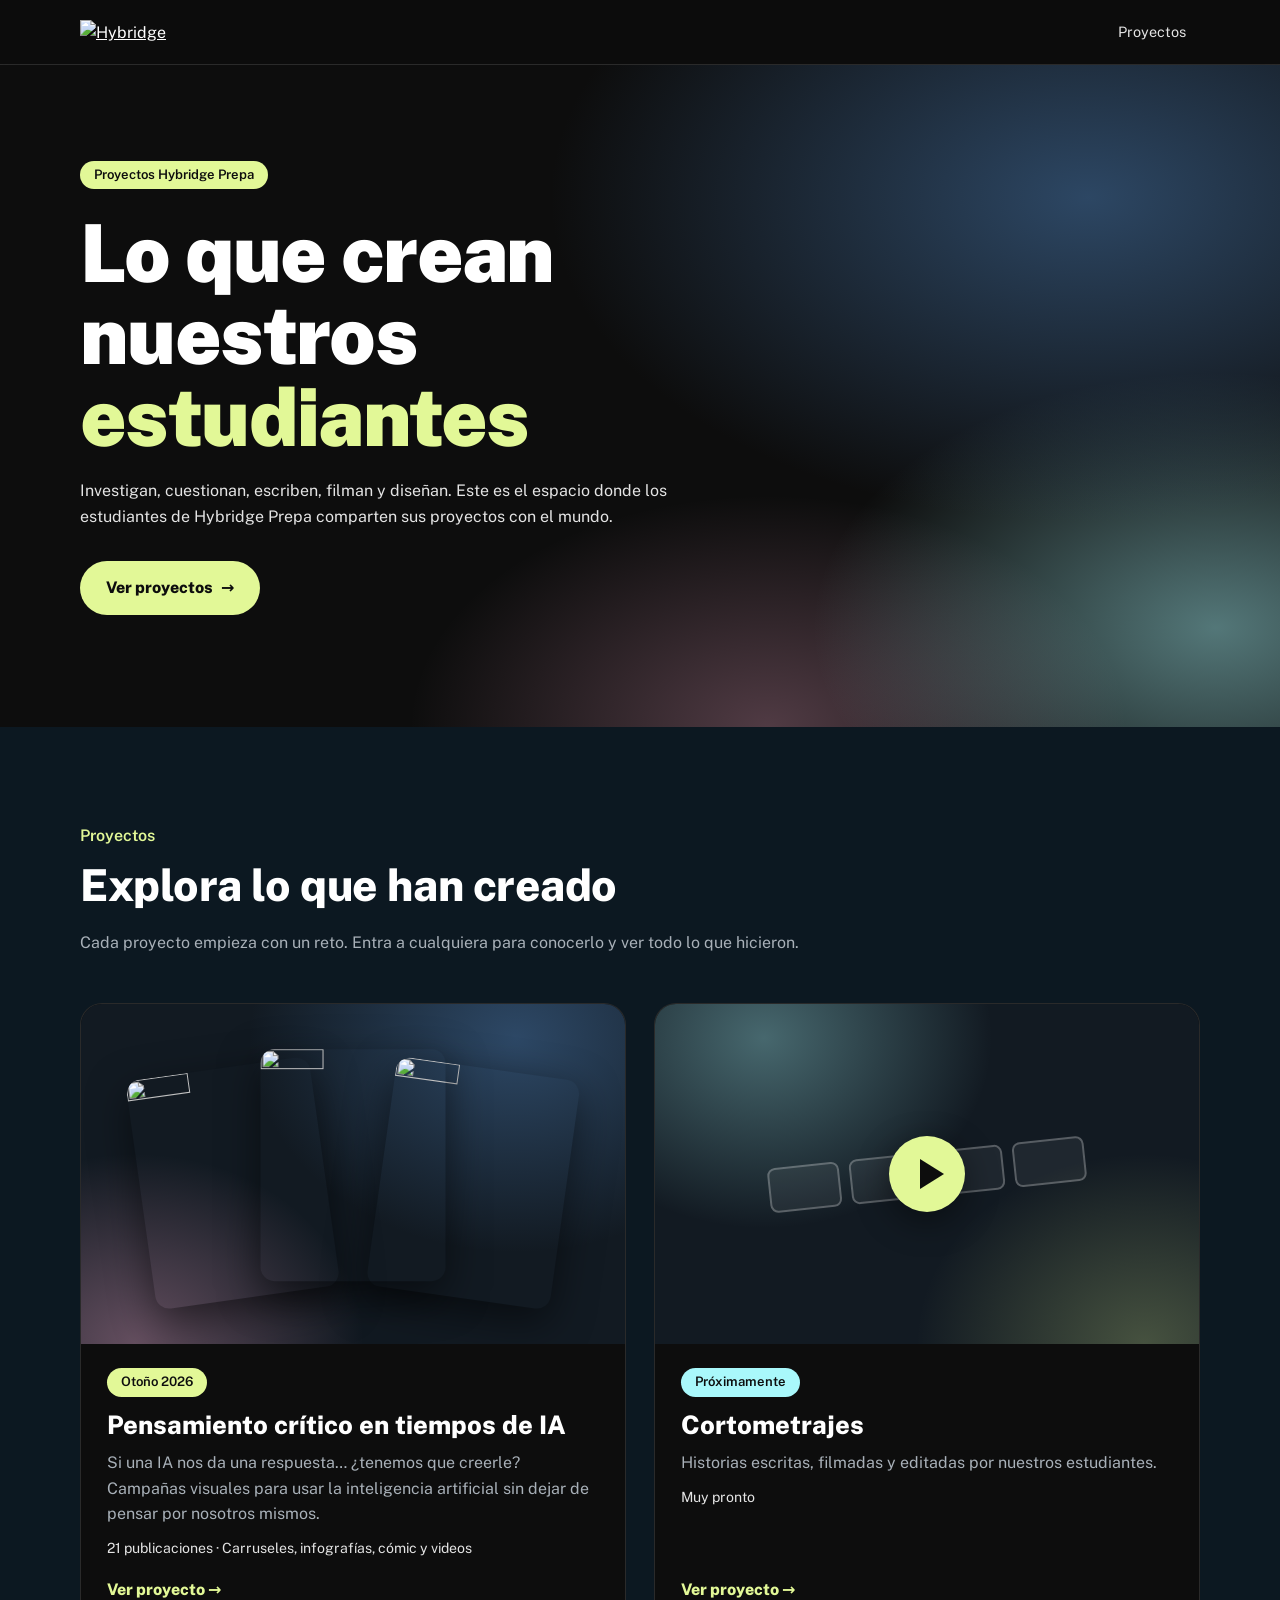
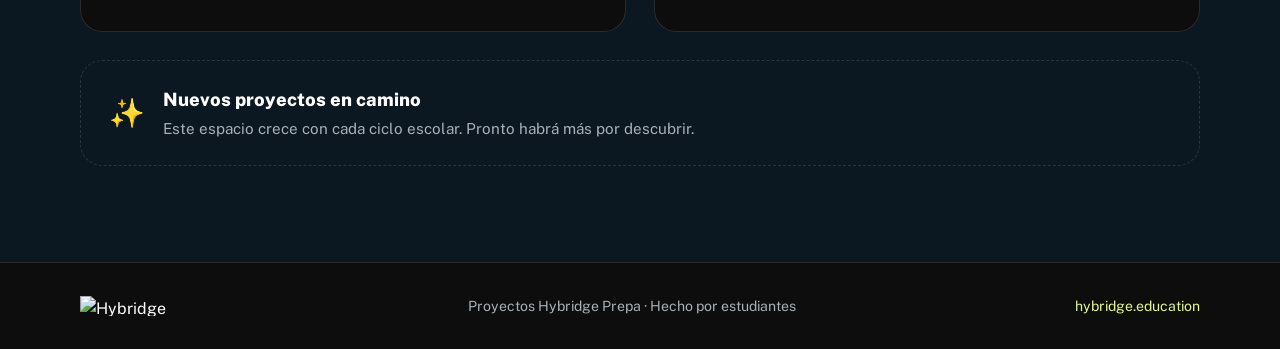
==== index.html @ ded1822b "Borrador: convertir el sitio en Proyectos Hybridge Prepa - Nuevo inicio con tarjetas grandes por pro" ====
<!doctype html>
<html lang="es">
<head>
  <meta charset="utf-8">
  <meta name="viewport" content="width=device-width, initial-scale=1">
  <title>Proyectos Hybridge Prepa</title>
  <meta name="description" content="Investigan, cuestionan, escriben, filman y diseñan: los proyectos que crean los estudiantes de Hybridge Prepa.">
  <meta property="og:title" content="Proyectos Hybridge Prepa">
  <meta property="og:description" content="Lo que crean nuestros estudiantes: proyectos de Hybridge Prepa compartidos con el mundo.">
  <meta property="og:image" content="assets/carruseles/pensamiento-critico-ante-ia/01.webp">
  <link rel="icon" href="assets/img/favicon.svg" type="image/svg+xml">
  <link rel="preconnect" href="https://fonts.googleapis.com">
  <link rel="preconnect" href="https://fonts.gstatic.com" crossorigin>
  <link href="https://fonts.googleapis.com/css2?family=Public+Sans:wght@300;400;600;800;900&display=swap" rel="stylesheet">
  <link rel="stylesheet" href="assets/css/styles.css?v=10">
</head>
<body>
  <header class="site-header">
    <div class="wrap header-inner">
      <a class="brand" href="./" aria-label="Proyectos Hybridge Prepa, ir al inicio">
        <img src="assets/img/hybridge-logo-white.svg" alt="Hybridge" width="150" height="27">
      </a>
      <nav class="nav" aria-label="Principal">
        <a href="#proyectos">Proyectos</a>
      </nav>
    </div>
  </header>

  <main>
    <!-- Inicio -->
    <section id="inicio" class="hero">
      <div class="hero-bg" aria-hidden="true"></div>
      <div class="wrap hero-inner">
        <div class="chips">
          <span class="chip chip-yellow">Proyectos Hybridge Prepa</span>
        </div>
        <h1>Lo que crean<br>nuestros <span class="hl">estudiantes</span></h1>
        <p class="hero-text">Investigan, cuestionan, escriben, filman y diseñan. Este es el espacio donde los estudiantes de Hybridge Prepa comparten sus proyectos con el mundo.</p>
        <a class="btn" href="#proyectos">Ver proyectos <span aria-hidden="true">→</span></a>
      </div>
    </section>

    <!-- Proyectos -->
    <section id="proyectos" class="section section-alt">
      <div class="wrap">
        <p class="eyebrow">Proyectos</p>
        <h2>Explora lo que han creado</h2>
        <p class="section-intro">Cada proyecto empieza con un reto. Entra a cualquiera para conocerlo y ver todo lo que hicieron.</p>

        <div class="projects">
          <a class="project-card" href="pensamiento-critico/">
            <div class="project-media project-media-ia" aria-hidden="true">
              <img src="assets/carruseles/cuestionando-ia/01.webp" alt="" loading="eager" decoding="async">
              <img src="assets/carruseles/pensamiento-critico-ante-ia/01.webp" alt="" loading="eager" decoding="async">
              <img src="assets/carruseles/pensando-o-copiando/01.webp" alt="" loading="eager" decoding="async">
            </div>
            <div class="project-body">
              <div class="chips">
                <span class="chip chip-yellow">Otoño 2026</span>
              </div>
              <h3>Pensamiento crítico en tiempos de IA</h3>
              <p>Si una IA nos da una respuesta… ¿tenemos que creerle? Campañas visuales para usar la inteligencia artificial sin dejar de pensar por nosotros mismos.</p>
              <span class="project-meta">21 publicaciones · Carruseles, infografías, cómic y videos</span>
              <span class="project-link">Ver proyecto <span aria-hidden="true">→</span></span>
            </div>
          </a>

          <a class="project-card" href="cortometrajes/">
            <div class="project-media project-media-film" aria-hidden="true">
              <div class="film-strip"><span></span><span></span><span></span><span></span></div>
              <span class="film-play"></span>
            </div>
            <div class="project-body">
              <div class="chips">
                <span class="chip chip-aqua">Próximamente</span>
              </div>
              <h3>Cortometrajes</h3>
              <p>Historias escritas, filmadas y editadas por nuestros estudiantes.</p>
              <span class="project-meta">Muy pronto</span>
              <span class="project-link">Ver proyecto <span aria-hidden="true">→</span></span>
            </div>
          </a>

          <div class="project-card project-soon">
            <span class="project-soon-icon" aria-hidden="true">✨</span>
            <div>
              <h3>Nuevos proyectos en camino</h3>
              <p>Este espacio crece con cada ciclo escolar. Pronto habrá más por descubrir.</p>
            </div>
          </div>
        </div>
      </div>
    </section>
  </main>

  <footer class="site-footer">
    <div class="wrap footer-inner">
      <img src="assets/img/hybridge-logo-white.svg" alt="Hybridge" width="120" height="22">
      <p>Proyectos Hybridge Prepa · Hecho por estudiantes</p>
      <a href="https://hybridge.education" target="_blank" rel="noopener">hybridge.education</a>
    </div>
  </footer>
</body>
</html>
---- assets/css/styles.css ----
/* Paleta y tipografía del Manual de imagen Hybridge */
:root {
  --black: #0D0D0D;
  --navy: #0C1821;
  --blue: #304D6D;
  --yellow: #E2F897;
  --white: #FFFFFF;
  --pale-gray: #E4E4E4;
  --baby-blue: #B6DCFE;
  --pink: #FFB1D2;
  --aqua: #A9F8FB;
  --green: #A4F9C8;
  --muted: #A8B0B8;
  --line: rgba(255, 255, 255, .12);
  --radius: 22px;
  --font: "Public Sans", system-ui, -apple-system, "Segoe UI", sans-serif;
}

* { box-sizing: border-box; }
html { scroll-behavior: smooth; scroll-padding-top: 72px; }
body {
  margin: 0;
  background: var(--black);
  color: var(--white);
  font-family: var(--font);
  font-weight: 400;
  line-height: 1.6;
  -webkit-font-smoothing: antialiased;
}
img { max-width: 100%; display: block; }
a { color: inherit; }

.wrap { width: min(1120px, 100% - 32px); margin-inline: auto; }

/* Encabezado */
.site-header {
  position: sticky; top: 0; z-index: 20;
  background: rgba(13, 13, 13, .82);
  backdrop-filter: blur(12px);
  border-bottom: 1px solid var(--line);
}
.header-inner { display: flex; align-items: center; justify-content: space-between; gap: 16px; height: 64px; }
.brand img { height: 24px; width: auto; }
.nav { display: flex; gap: 6px; }
.nav a {
  text-decoration: none; font-size: .9rem; padding: 6px 14px; border-radius: 999px;
  color: var(--pale-gray); transition: background .2s, color .2s;
}
.nav a:hover { background: var(--yellow); color: var(--black); }

/* Chips (Manual: "Chips") */
.chips { display: flex; flex-wrap: wrap; gap: 8px; }
.chip {
  display: inline-block; padding: 5px 14px; border-radius: 999px;
  font-size: .82rem; font-weight: 600; color: var(--black); line-height: 1.4;
}
.chip-yellow { background: var(--yellow); }
.chip-dark { background: #2a2a2a; color: var(--white); border: 1px solid rgba(255,255,255,.35); }
.chip-pink { background: var(--pink); }
.chip-aqua { background: var(--aqua); }
.chip-blue { background: var(--baby-blue); }
.chip-green { background: var(--green); }

/* Inicio */
.hero { position: relative; overflow: hidden; padding: 96px 0 112px; }
.hero-bg {
  position: absolute; inset: 0; z-index: -1;
  background:
    radial-gradient(60% 70% at 85% 20%, rgba(48, 77, 109, .9), transparent 70%),
    radial-gradient(45% 55% at 95% 85%, rgba(169, 248, 251, .45), transparent 70%),
    radial-gradient(40% 50% at 60% 100%, rgba(255, 177, 210, .28), transparent 70%),
    var(--black);
}
.hero-inner { max-width: 780px; margin-left: max(16px, (100% - 1120px) / 2); }
.hero h1 {
  font-size: clamp(2.5rem, 7vw, 5rem); font-weight: 900; line-height: 1.02;
  letter-spacing: -.02em; margin: 24px 0 20px;
}
.hl { color: var(--yellow); }
.lead { font-size: clamp(1.2rem, 2.6vw, 1.6rem); margin: 0 0 16px; font-weight: 300; }
.lead strong { font-weight: 800; }
.hero-text { color: var(--pale-gray); max-width: 600px; margin: 0 0 32px; }
.btn {
  display: inline-flex; align-items: center; gap: 8px;
  background: var(--yellow); color: var(--black); text-decoration: none;
  font-weight: 800; padding: 14px 26px; border-radius: 999px;
  transition: transform .2s, box-shadow .2s;
}
.btn:hover { transform: translateY(-2px); box-shadow: 0 10px 30px rgba(226, 248, 151, .25); }

/* Secciones */
.section { padding: 96px 0; }
.section-alt { background: var(--navy); }
.eyebrow { color: var(--yellow); font-weight: 600; margin: 0 0 12px; }
h2 { font-size: clamp(1.8rem, 4vw, 2.75rem); font-weight: 800; line-height: 1.12; letter-spacing: -.01em; margin: 0 0 20px; }
.section-intro { color: var(--muted); margin: 0 0 48px; }

.chip-link { text-decoration: none; transition: background .2s, color .2s; }
.chip-link:hover { background: var(--white); color: var(--black); }

/* Ficha del proyecto */
.ficha {
  display: grid; grid-template-columns: repeat(3, auto) 1fr; gap: 1px; margin: 0 0 56px;
  border: 1px solid var(--line); border-radius: var(--radius); overflow: hidden; background: var(--line);
}
.ficha > div { background: var(--black); padding: 18px 22px; }
.ficha dt { color: var(--yellow); font-size: .78rem; font-weight: 600; text-transform: uppercase; letter-spacing: .08em; margin-bottom: 4px; }
.ficha dd { margin: 0; color: var(--pale-gray); font-size: .95rem; }

/* Inicio: tarjetas de proyectos */
.projects { display: grid; grid-template-columns: repeat(2, 1fr); gap: 28px; }
.project-card {
  display: flex; flex-direction: column; text-decoration: none; color: inherit;
  background: var(--black); border: 1px solid var(--line); border-radius: var(--radius); overflow: hidden;
  transition: transform .25s, border-color .25s, box-shadow .25s;
}
a.project-card:hover { transform: translateY(-4px); border-color: rgba(226, 248, 151, .45); box-shadow: 0 20px 50px rgba(0, 0, 0, .35); }
.project-media { position: relative; aspect-ratio: 16 / 10; overflow: hidden; }
.project-media-ia {
  background: radial-gradient(70% 90% at 80% 10%, rgba(48, 77, 109, .9), transparent 70%),
              radial-gradient(60% 80% at 10% 100%, rgba(255, 177, 210, .35), transparent 70%), #121a22;
}
.project-media-ia img {
  position: absolute; top: 50%; left: 50%; width: 34%; aspect-ratio: 4 / 5; object-fit: cover;
  border-radius: 14px; box-shadow: 0 14px 40px rgba(0, 0, 0, .5); transition: transform .35s;
}
.project-media-ia img:nth-child(1) { transform: translate(-115%, -46%) rotate(-8deg); }
.project-media-ia img:nth-child(2) { transform: translate(-50%, -54%); z-index: 1; }
.project-media-ia img:nth-child(3) { transform: translate(15%, -46%) rotate(8deg); }
a.project-card:hover .project-media-ia img:nth-child(1) { transform: translate(-125%, -46%) rotate(-11deg); }
a.project-card:hover .project-media-ia img:nth-child(3) { transform: translate(25%, -46%) rotate(11deg); }
.project-media-film {
  display: grid; place-items: center;
  background: radial-gradient(60% 80% at 20% 10%, rgba(169, 248, 251, .35), transparent 70%),
              radial-gradient(60% 80% at 90% 100%, rgba(226, 248, 151, .25), transparent 70%), #121a22;
}
.film-strip { display: flex; gap: 10px; transform: rotate(-6deg); }
.film-strip span {
  width: 72px; aspect-ratio: 16 / 10; border-radius: 8px; border: 2px solid rgba(255, 255, 255, .25);
  background: rgba(255, 255, 255, .06);
}
.film-play {
  position: absolute; width: 76px; height: 76px; border-radius: 50%; background: var(--yellow);
  box-shadow: 0 10px 34px rgba(0, 0, 0, .45);
}
.film-play::after {
  content: ""; position: absolute; left: 31px; top: 23px;
  border-style: solid; border-width: 15px 0 15px 24px; border-color: transparent transparent transparent var(--black);
}
.project-body { padding: 24px 26px 28px; display: flex; flex-direction: column; gap: 10px; flex: 1; }
.project-body .chips { margin-bottom: 4px; }
.project-body h3 { font-size: 1.6rem; font-weight: 800; line-height: 1.15; margin: 0; }
.project-body p { margin: 0; color: var(--muted); }
.project-meta { font-size: .88rem; color: var(--pale-gray); }
.project-link { margin-top: auto; padding-top: 8px; color: var(--yellow); font-weight: 800; }
.project-soon {
  grid-column: 1 / -1; flex-direction: row; align-items: center; gap: 18px; padding: 24px 28px;
  border-style: dashed; background: transparent;
}
.project-soon-icon { font-size: 1.8rem; }
.project-soon h3 { font-size: 1.15rem; font-weight: 800; margin: 0 0 2px; }
.project-soon p { margin: 0; color: var(--muted); font-size: .95rem; }

/* Página en preparación */
.empty-state {
  text-align: center; padding: 64px 24px; border: 1px dashed var(--line); border-radius: var(--radius);
}
.empty-state h3 { font-size: 1.5rem; font-weight: 800; margin: 18px 0 8px; }
.empty-state p { color: var(--muted); margin: 0 auto; max-width: 520px; }
.pending { background: rgba(255, 177, 210, .18); border-bottom: 1px dashed var(--pink); }

/* Sobre el proyecto */
.about { display: grid; grid-template-columns: 1.3fr 1fr; gap: 56px; align-items: start; }
.about-text p { color: var(--pale-gray); }
blockquote {
  margin: 28px 0 0; padding: 20px 24px; border-left: 4px solid var(--yellow);
  background: rgba(226, 248, 151, .07); border-radius: 0 14px 14px 0;
  font-size: 1.35rem; font-weight: 800;
}
.pillars { list-style: none; margin: 0; padding: 0; display: grid; gap: 16px; }
.pillars li {
  border: 1px solid var(--line); border-radius: var(--radius); padding: 22px 24px;
  background: linear-gradient(135deg, rgba(48, 77, 109, .35), rgba(12, 24, 33, .2));
}
.pillar-icon { font-size: 1.6rem; }
.pillars h3 { margin: 6px 0 4px; font-size: 1.2rem; font-weight: 800; color: var(--yellow); }
.pillars p { margin: 0; color: var(--pale-gray); font-size: .95rem; }

/* Publicaciones */
.posts { display: grid; grid-template-columns: repeat(3, 1fr); gap: 28px; align-items: start; }
/* Acomodo tipo Pinterest: main.js calcula cuántas filas de 4px ocupa cada publicación */
.posts.masonry { grid-auto-rows: 4px; row-gap: 0; grid-auto-flow: dense; }
.post {
  background: var(--black); border: 1px solid var(--line); border-radius: var(--radius);
  overflow: hidden; display: flex; flex-direction: column;
}
.post-body { padding: 22px 24px 26px; }
.post h3 { font-size: 1.25rem; font-weight: 800; line-height: 1.25; margin: 14px 0 8px; }
.post p { margin: 0; color: var(--muted); font-size: .95rem; }

/* Carrusel */
.carousel { position: relative; background: #1a1a1a; }
.carousel-track {
  display: flex; overflow-x: auto; scroll-snap-type: x mandatory;
  scrollbar-width: none; aspect-ratio: var(--ratio, 0.8);
}
.carousel-track::-webkit-scrollbar { display: none; }
.carousel-slide { flex: 0 0 100%; scroll-snap-align: start; position: relative; }
.carousel-slide img { width: 100%; height: 100%; object-fit: cover; cursor: zoom-in; }
.carousel-tall .carousel-track { overflow-y: auto; overflow-x: hidden; display: block; scrollbar-width: thin; }
.carousel-tall .carousel-slide img { height: auto; object-fit: initial; }
.carousel-tall::after {
  content: "Desliza hacia abajo ↓"; position: absolute; left: 50%; bottom: 14px; transform: translateX(-50%);
  background: rgba(13, 13, 13, .8); padding: 4px 12px; border-radius: 999px; font-size: .78rem;
  pointer-events: none;
}
.carousel-btn {
  position: absolute; top: 50%; transform: translateY(-50%); z-index: 2;
  width: 40px; height: 40px; border-radius: 50%; border: 0; cursor: pointer;
  background: rgba(13, 13, 13, .72); color: var(--white); font-size: 1.2rem;
  display: grid; place-items: center; transition: background .2s, opacity .2s;
}
.carousel-btn:hover { background: var(--yellow); color: var(--black); }
.carousel-btn[disabled] { opacity: 0; pointer-events: none; }
.carousel-prev { left: 10px; }
.carousel-next { right: 10px; }
.carousel-dots {
  position: absolute; left: 0; right: 0; bottom: 12px; display: flex; justify-content: center; gap: 6px;
}
.carousel-dots button {
  width: 8px; height: 8px; padding: 0; border-radius: 999px; border: 0; cursor: pointer;
  background: rgba(255, 255, 255, .55); transition: width .2s, background .2s;
}
.carousel-dots button[aria-current="true"] { width: 22px; background: var(--yellow); }
.carousel-count {
  position: absolute; top: 12px; right: 12px; z-index: 2;
  background: rgba(13, 13, 13, .72); padding: 2px 10px; border-radius: 999px; font-size: .78rem;
}

/* Video */
.video-cover {
  position: relative; display: block; width: 100%; padding: 0; border: 0;
  background: #1a1a1a; cursor: pointer; aspect-ratio: var(--ratio, 1);
}
.video-cover img { width: 100%; height: 100%; object-fit: cover; }
.play-icon {
  position: absolute; left: 50%; top: 50%; width: 72px; height: 72px; transform: translate(-50%, -50%);
  border-radius: 50%; background: var(--yellow); box-shadow: 0 8px 30px rgba(0, 0, 0, .35);
  transition: transform .2s;
}
.play-icon::after {
  content: ""; position: absolute; left: 29px; top: 22px;
  border-style: solid; border-width: 14px 0 14px 22px; border-color: transparent transparent transparent var(--black);
}
.video-cover:hover .play-icon { transform: translate(-50%, -50%) scale(1.08); }
/* La publicación de video ocupa dos columnas y se acomoda en horizontal */
.post-video { grid-column: span 2; flex-direction: row; }
.post-video .video-cover { width: 50%; flex-shrink: 0; align-self: flex-start; }
.post-video .post-body { align-self: center; padding: 28px 32px; }
.post-video h3 { font-size: 1.6rem; }
.post-video p { font-size: 1rem; }
.video-duration {
  position: absolute; top: 12px; right: 12px;
  background: rgba(13, 13, 13, .72); color: var(--white); padding: 2px 10px; border-radius: 999px; font-size: .78rem;
}

/* Cierre */
.closing {
  padding: 96px 0; text-align: center;
  background: radial-gradient(60% 120% at 50% 100%, rgba(48, 77, 109, .7), transparent 70%), var(--black);
}
.closing-quote { font-size: clamp(1.8rem, 4.5vw, 3.2rem); font-weight: 900; line-height: 1.15; margin: 0; }

/* Pie */
.site-footer { border-top: 1px solid var(--line); padding: 32px 0; }
.footer-inner { display: flex; align-items: center; justify-content: space-between; gap: 16px; flex-wrap: wrap; }
.footer-inner img { height: 20px; width: auto; }
.footer-inner p { margin: 0; color: var(--muted); font-size: .88rem; }
.footer-inner a { color: var(--yellow); font-size: .88rem; text-decoration: none; }

/* Publicación en grande (ventana emergente) */
body.modal-open { overflow: hidden; }
.post-modal {
  border: 0; padding: 0; background: transparent; color: var(--white);
  width: 100vw; height: 100dvh; max-width: none; max-height: none; margin: 0;
}
.post-modal[open] { display: grid; place-items: center; animation: modal-in .2s ease-out; }
.post-modal::backdrop { background: rgba(0, 0, 0, .9); backdrop-filter: blur(6px); }
@keyframes modal-in { from { opacity: 0; transform: scale(.97); } }
.post-modal-inner {
  display: flex; align-items: center; gap: 32px;
  max-width: calc(100vw - 32px); pointer-events: none;
}
.post-modal-inner > * { pointer-events: auto; }
/* --ratio es ancho/alto de las imágenes de cada publicación (4:5 si no se indica) */
.carousel-large {
  width: min(calc(100vw - 32px), calc((100dvh - 64px) * var(--ratio, 0.8)), calc(720px * max(1, var(--ratio, 0.8))));
  border-radius: var(--radius); overflow: hidden; flex-shrink: 0;
}
.carousel-large .carousel-slide img { cursor: default; }
.post-modal-video {
  width: min(calc(100vw - 32px), calc((100dvh - 64px) * var(--ratio, 1)), calc(720px * max(1, var(--ratio, 1))));
  aspect-ratio: var(--ratio, 1);
  border-radius: var(--radius); background: var(--black); flex-shrink: 0;
}
.post-modal-video[hidden], .carousel-large[hidden] { display: none; }
.carousel-large .carousel-btn { width: 48px; height: 48px; font-size: 1.5rem; }
.post-modal-info { width: 280px; }
.post-modal-title { font-size: 1.5rem; font-weight: 800; line-height: 1.2; margin: 0 0 10px; }
.post-modal-text { color: var(--pale-gray); margin: 0; }
.post-modal-close {
  position: fixed; top: 16px; right: 16px; z-index: 3; width: 44px; height: 44px; border-radius: 50%;
  border: 0; background: var(--yellow); color: var(--black); font-size: 1.6rem; line-height: 1; cursor: pointer;
}
.post-modal.is-wide .post-modal-info { display: none; }
@media (max-width: 1100px) {
  .post-modal-info { display: none; }
}

/* Responsivo */
@media (max-width: 960px) {
  .posts { grid-template-columns: repeat(2, 1fr); }
  .about { grid-template-columns: 1fr; gap: 40px; }
  .ficha { grid-template-columns: repeat(3, 1fr); }
  .ficha-reto { grid-column: 1 / -1; }
}
@media (max-width: 760px) {
  .projects { grid-template-columns: 1fr; }
  .ficha { grid-template-columns: 1fr; }
}
@media (max-width: 640px) {
  .posts { grid-template-columns: 1fr; }
  .post-video { grid-column: auto; flex-direction: column; }
  .post-video .video-cover { width: 100%; }
  .post-video .post-body { padding: 22px 24px 26px; }
  .post-video h3 { font-size: 1.25rem; }
  .nav a:not(:last-child) { display: none; }
  .hero { padding: 64px 0 80px; }
  .section, .closing { padding: 72px 0; }
  .footer-inner { flex-direction: column; text-align: center; }
}
@media (prefers-reduced-motion: reduce) {
  html { scroll-behavior: auto; }
  * { transition: none !important; }
}
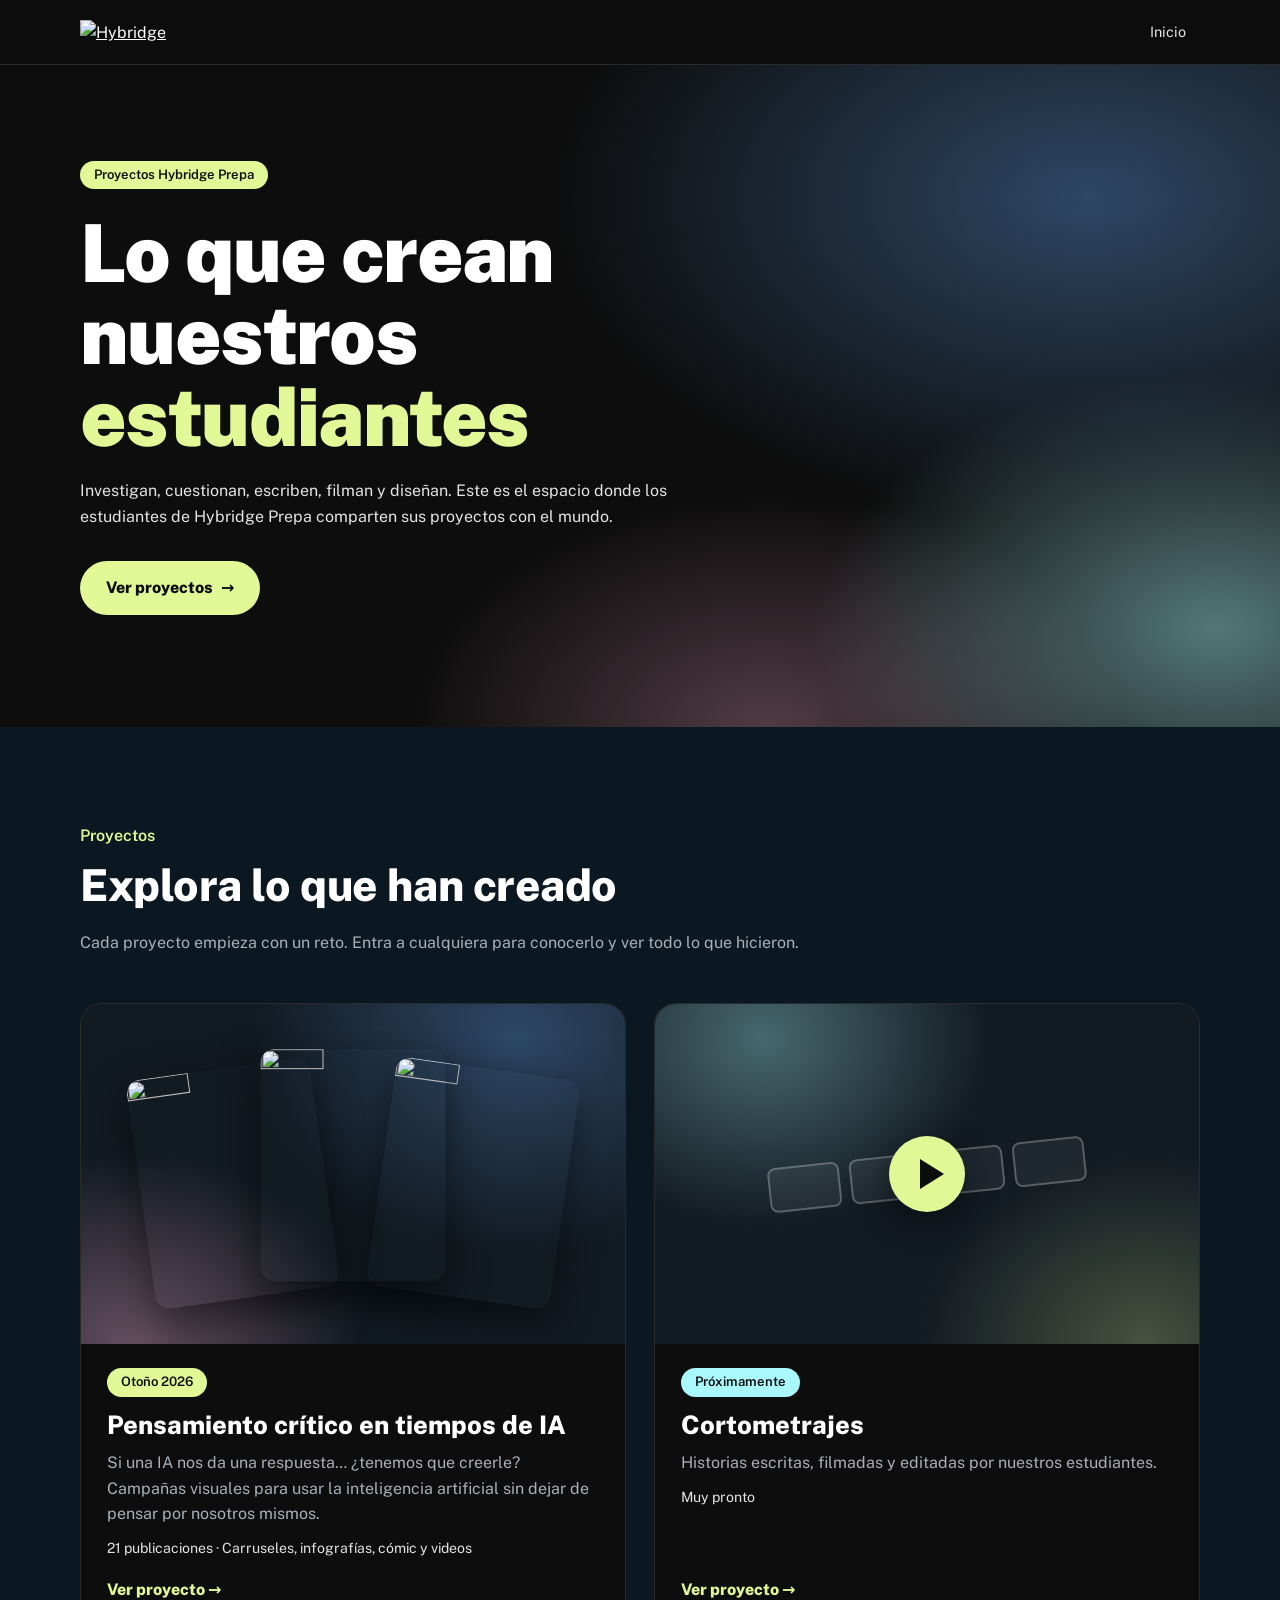
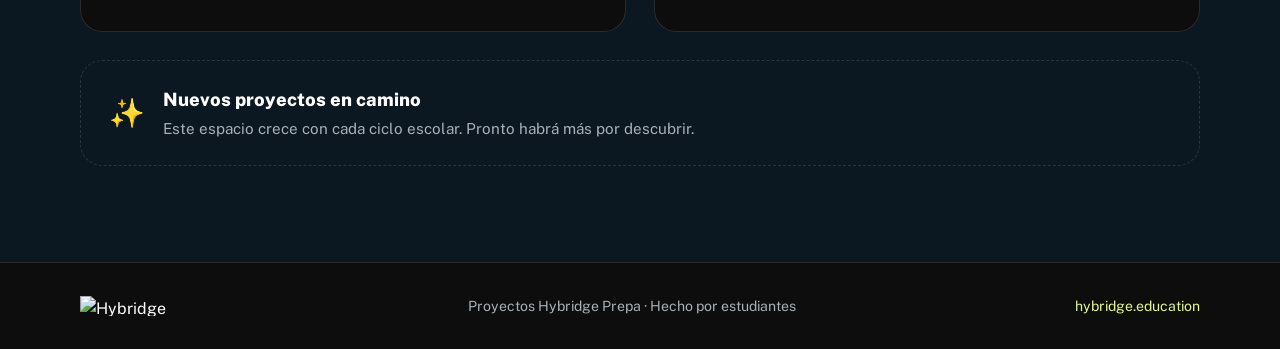
==== commit 5cab7483: "Borrador: cambiar el botón del menú a "Inicio" Co-Authored-By: Claude Opus 5.5 <noreply@anthropic.co" ====
--- a/index.html
+++ b/index.html
@@ -12,7 +12,7 @@
   <link rel="preconnect" href="https://fonts.googleapis.com">
   <link rel="preconnect" href="https://fonts.gstatic.com" crossorigin>
   <link href="https://fonts.googleapis.com/css2?family=Public+Sans:wght@300;400;600;800;900&display=swap" rel="stylesheet">
-  <link rel="stylesheet" href="assets/css/styles.css?v=10">
+  <link rel="stylesheet" href="assets/css/styles.css?v=11">
 </head>
 <body>
   <header class="site-header">
@@ -21,7 +21,7 @@
         <img src="assets/img/hybridge-logo-white.svg" alt="Hybridge" width="150" height="27">
       </a>
       <nav class="nav" aria-label="Principal">
-        <a href="#proyectos">Proyectos</a>
+        <a href="#inicio">Inicio</a>
       </nav>
     </div>
   </header>
--- a/assets/css/styles.css
+++ b/assets/css/styles.css
@@ -334,7 +334,7 @@
   .post-video .video-cover { width: 100%; }
   .post-video .post-body { padding: 22px 24px 26px; }
   .post-video h3 { font-size: 1.25rem; }
-  .nav a:not(:last-child) { display: none; }
+  .nav a:not(:first-child) { display: none; }
   .hero { padding: 64px 0 80px; }
   .section, .closing { padding: 72px 0; }
   .footer-inner { flex-direction: column; text-align: center; }
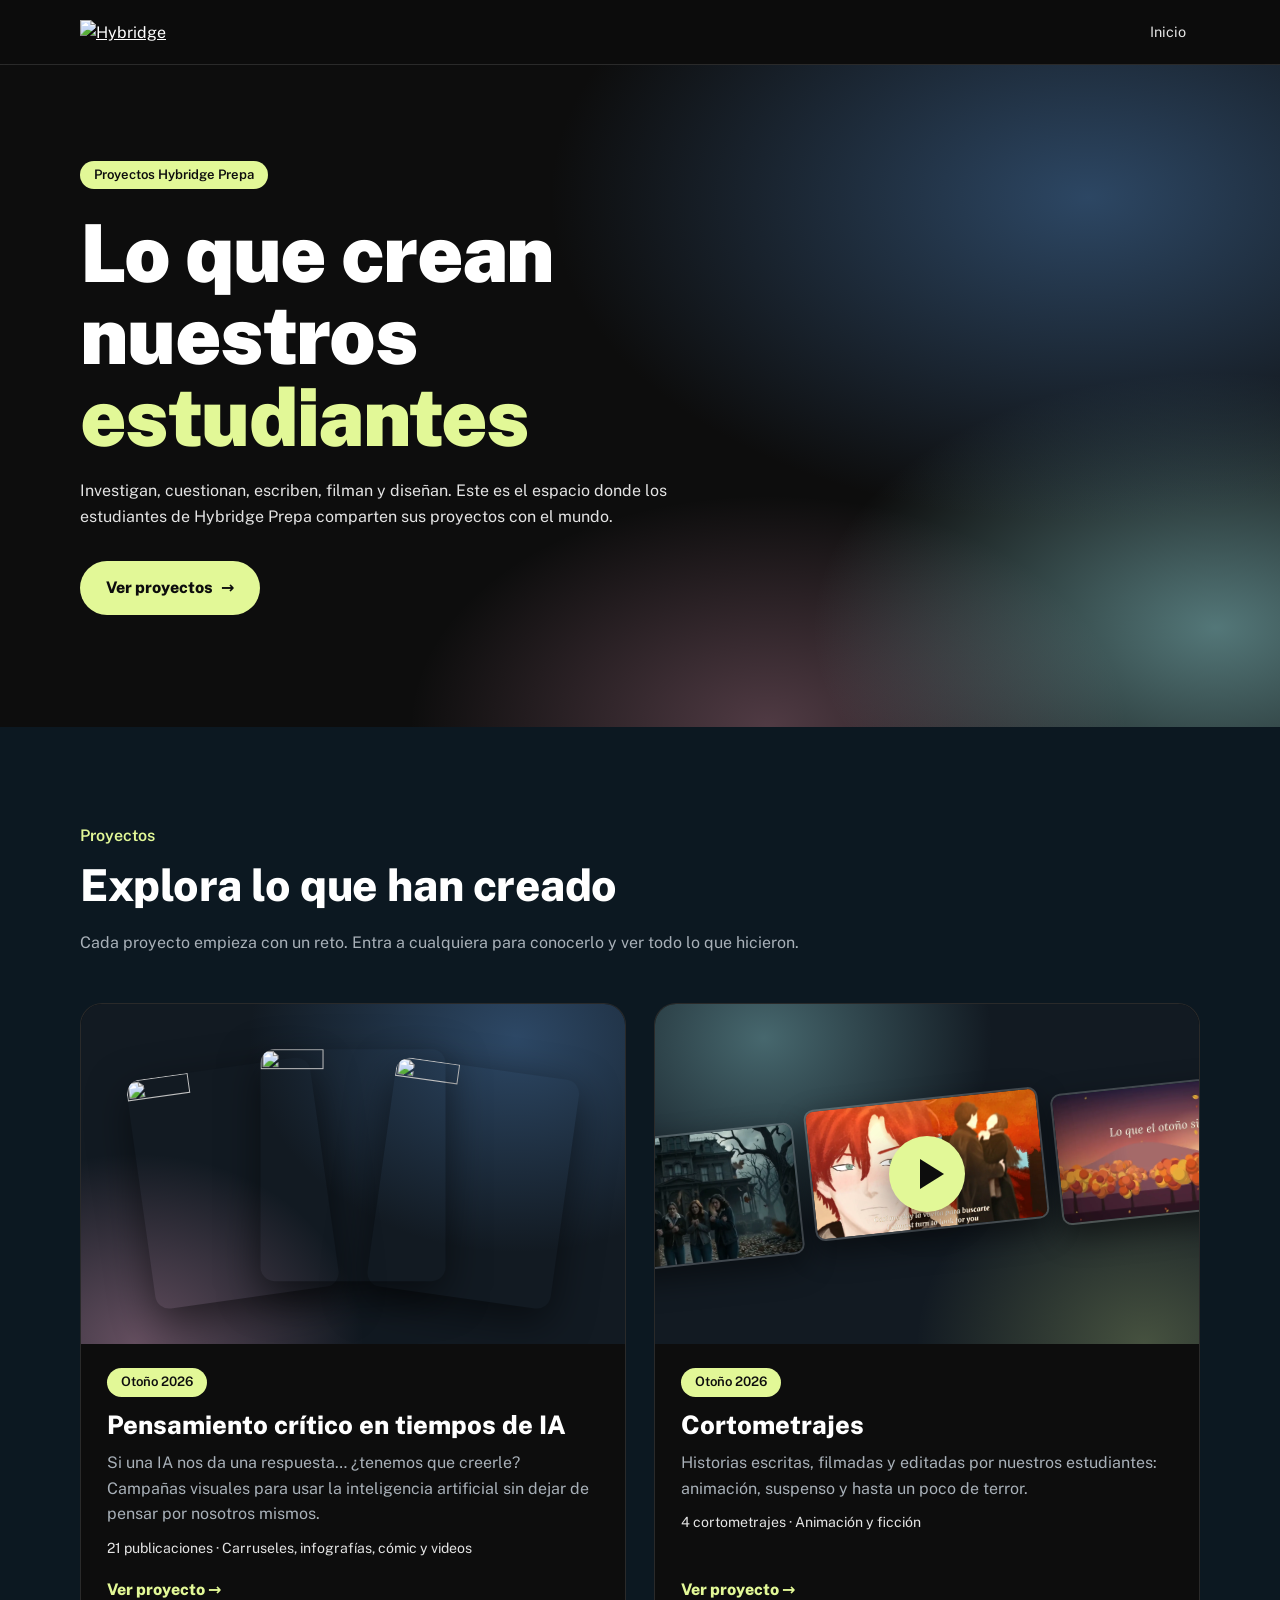
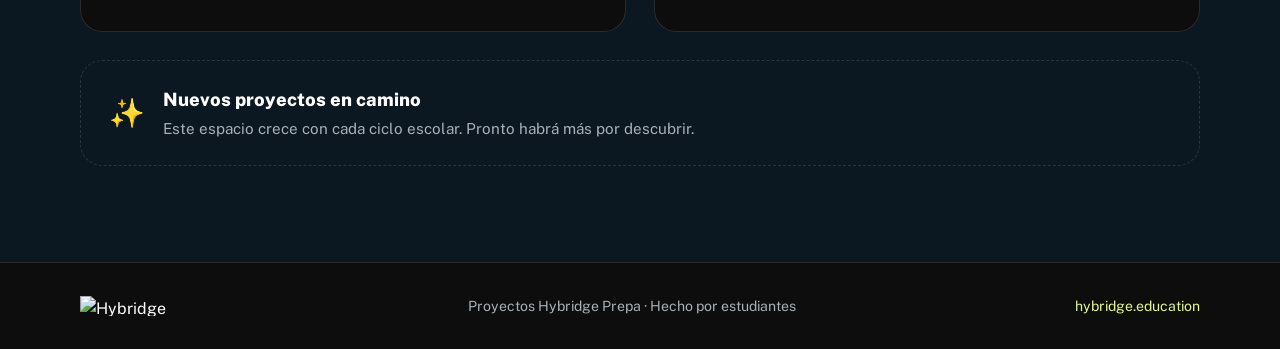
==== commit c5c6475d: "Agregar cuatro cortometrajes - The Last Autumn, Número 3, Lo que el otoño siembra y El asesino   ami" ====
--- a/index.html
+++ b/index.html
@@ -12,7 +12,7 @@
   <link rel="preconnect" href="https://fonts.googleapis.com">
   <link rel="preconnect" href="https://fonts.gstatic.com" crossorigin>
   <link href="https://fonts.googleapis.com/css2?family=Public+Sans:wght@300;400;600;800;900&display=swap" rel="stylesheet">
-  <link rel="stylesheet" href="assets/css/styles.css?v=11">
+  <link rel="stylesheet" href="assets/css/styles.css?v=13">
 </head>
 <body>
   <header class="site-header">
@@ -67,16 +67,20 @@
 
           <a class="project-card" href="cortometrajes/">
             <div class="project-media project-media-film" aria-hidden="true">
-              <div class="film-strip"><span></span><span></span><span></span><span></span></div>
+              <div class="film-strip">
+                <img src="assets/cortometrajes/el-asesino-amigable.webp" alt="" loading="eager" decoding="async">
+                <img src="assets/cortometrajes/the-last-autumn.webp" alt="" loading="eager" decoding="async">
+                <img src="assets/cortometrajes/lo-que-el-otono-siembra.webp" alt="" loading="eager" decoding="async">
+              </div>
               <span class="film-play"></span>
             </div>
             <div class="project-body">
               <div class="chips">
-                <span class="chip chip-aqua">Próximamente</span>
+                <span class="chip chip-yellow">Otoño 2026</span>
               </div>
               <h3>Cortometrajes</h3>
-              <p>Historias escritas, filmadas y editadas por nuestros estudiantes.</p>
-              <span class="project-meta">Muy pronto</span>
+              <p>Historias escritas, filmadas y editadas por nuestros estudiantes: animación, suspenso y hasta un poco de terror.</p>
+              <span class="project-meta">4 cortometrajes · Animación y ficción</span>
               <span class="project-link">Ver proyecto <span aria-hidden="true">→</span></span>
             </div>
           </a>
--- a/assets/css/styles.css
+++ b/assets/css/styles.css
@@ -134,11 +134,12 @@
   background: radial-gradient(60% 80% at 20% 10%, rgba(169, 248, 251, .35), transparent 70%),
               radial-gradient(60% 80% at 90% 100%, rgba(226, 248, 151, .25), transparent 70%), #121a22;
 }
-.film-strip { display: flex; gap: 10px; transform: rotate(-6deg); }
-.film-strip span {
-  width: 72px; aspect-ratio: 16 / 10; border-radius: 8px; border: 2px solid rgba(255, 255, 255, .25);
-  background: rgba(255, 255, 255, .06);
-}
+.film-strip { display: flex; gap: 12px; transform: rotate(-6deg); width: 120%; justify-content: center; }
+.film-strip img {
+  width: 36%; aspect-ratio: 16 / 9; object-fit: cover; border-radius: 10px;
+  border: 2px solid rgba(255, 255, 255, .2); box-shadow: 0 12px 30px rgba(0, 0, 0, .45);
+}
+.film-strip img:nth-child(2) { transform: translateY(-10px); }
 .film-play {
   position: absolute; width: 76px; height: 76px; border-radius: 50%; background: var(--yellow);
   box-shadow: 0 10px 34px rgba(0, 0, 0, .45);
@@ -255,7 +256,7 @@
 .video-cover:hover .play-icon { transform: translate(-50%, -50%) scale(1.08); }
 /* La publicación de video ocupa dos columnas y se acomoda en horizontal */
 .post-video { grid-column: span 2; flex-direction: row; }
-.post-video .video-cover { width: 50%; flex-shrink: 0; align-self: flex-start; }
+.post-video .video-cover { width: 50%; flex-shrink: 0; align-self: center; }
 .post-video .post-body { align-self: center; padding: 28px 32px; }
 .post-video h3 { font-size: 1.6rem; }
 .post-video p { font-size: 1rem; }
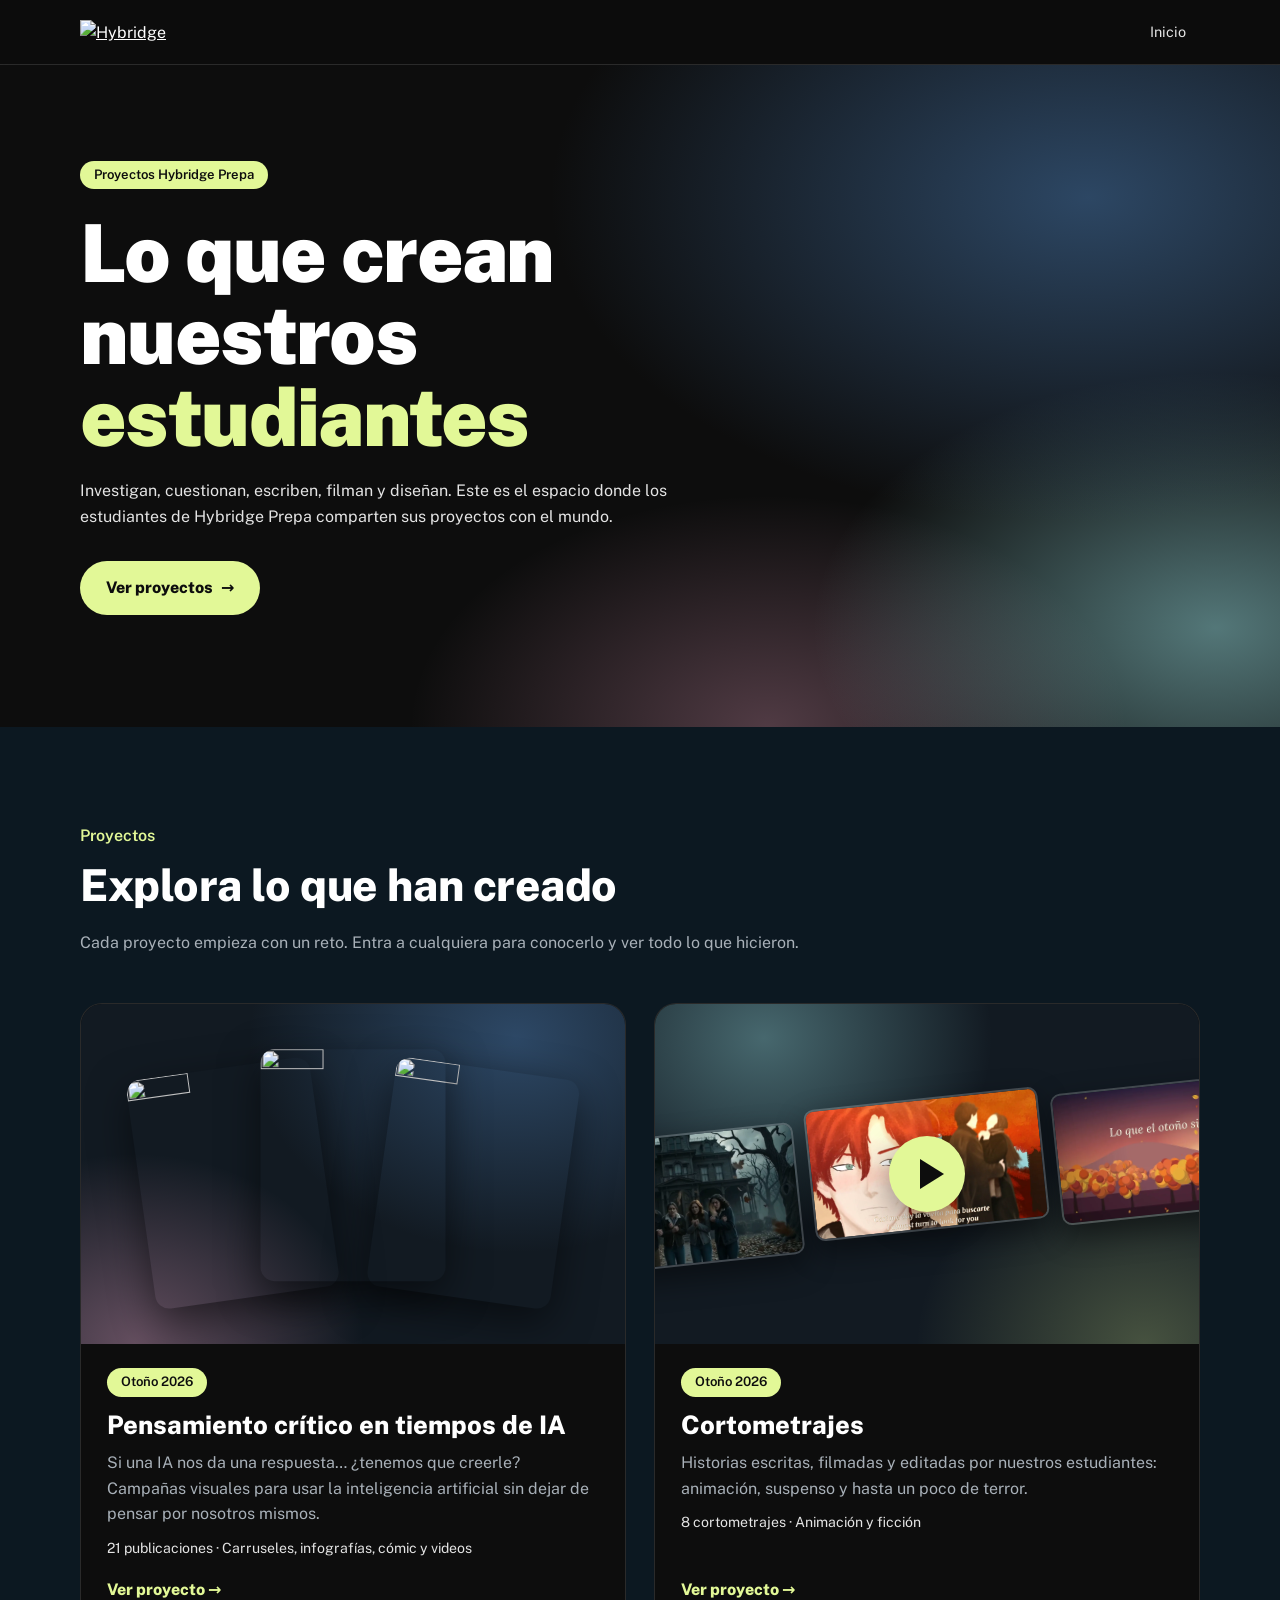
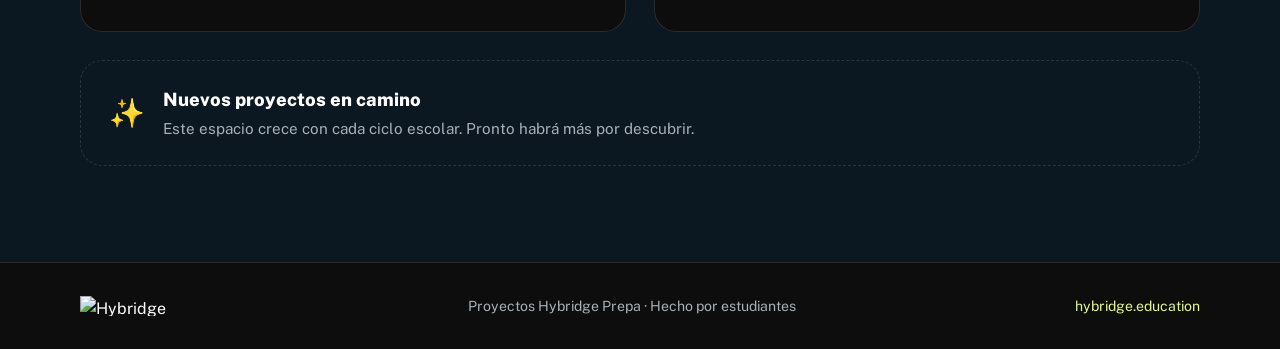
==== commit 9aeafb30: "Agregar cuatro cortometrajes más - Hiraeth, ¿Cuándo dejarán de picotear?, El Match Perfecto y Obsess" ====
--- a/index.html
+++ b/index.html
@@ -12,7 +12,7 @@
   <link rel="preconnect" href="https://fonts.googleapis.com">
   <link rel="preconnect" href="https://fonts.gstatic.com" crossorigin>
   <link href="https://fonts.googleapis.com/css2?family=Public+Sans:wght@300;400;600;800;900&display=swap" rel="stylesheet">
-  <link rel="stylesheet" href="assets/css/styles.css?v=13">
+  <link rel="stylesheet" href="assets/css/styles.css?v=15">
 </head>
 <body>
   <header class="site-header">
@@ -80,7 +80,7 @@
               </div>
               <h3>Cortometrajes</h3>
               <p>Historias escritas, filmadas y editadas por nuestros estudiantes: animación, suspenso y hasta un poco de terror.</p>
-              <span class="project-meta">4 cortometrajes · Animación y ficción</span>
+              <span class="project-meta">8 cortometrajes · Animación y ficción</span>
               <span class="project-link">Ver proyecto <span aria-hidden="true">→</span></span>
             </div>
           </a>
--- a/assets/css/styles.css
+++ b/assets/css/styles.css
@@ -100,7 +100,7 @@
 
 /* Ficha del proyecto */
 .ficha {
-  display: grid; grid-template-columns: repeat(3, auto) 1fr; gap: 1px; margin: 0 0 56px;
+  display: grid; grid-template-columns: auto minmax(0, 18rem) 1fr; gap: 1px; margin: 0 0 56px;
   border: 1px solid var(--line); border-radius: var(--radius); overflow: hidden; background: var(--line);
 }
 .ficha > div { background: var(--black); padding: 18px 22px; }
@@ -322,8 +322,6 @@
 @media (max-width: 960px) {
   .posts { grid-template-columns: repeat(2, 1fr); }
   .about { grid-template-columns: 1fr; gap: 40px; }
-  .ficha { grid-template-columns: repeat(3, 1fr); }
-  .ficha-reto { grid-column: 1 / -1; }
 }
 @media (max-width: 760px) {
   .projects { grid-template-columns: 1fr; }
